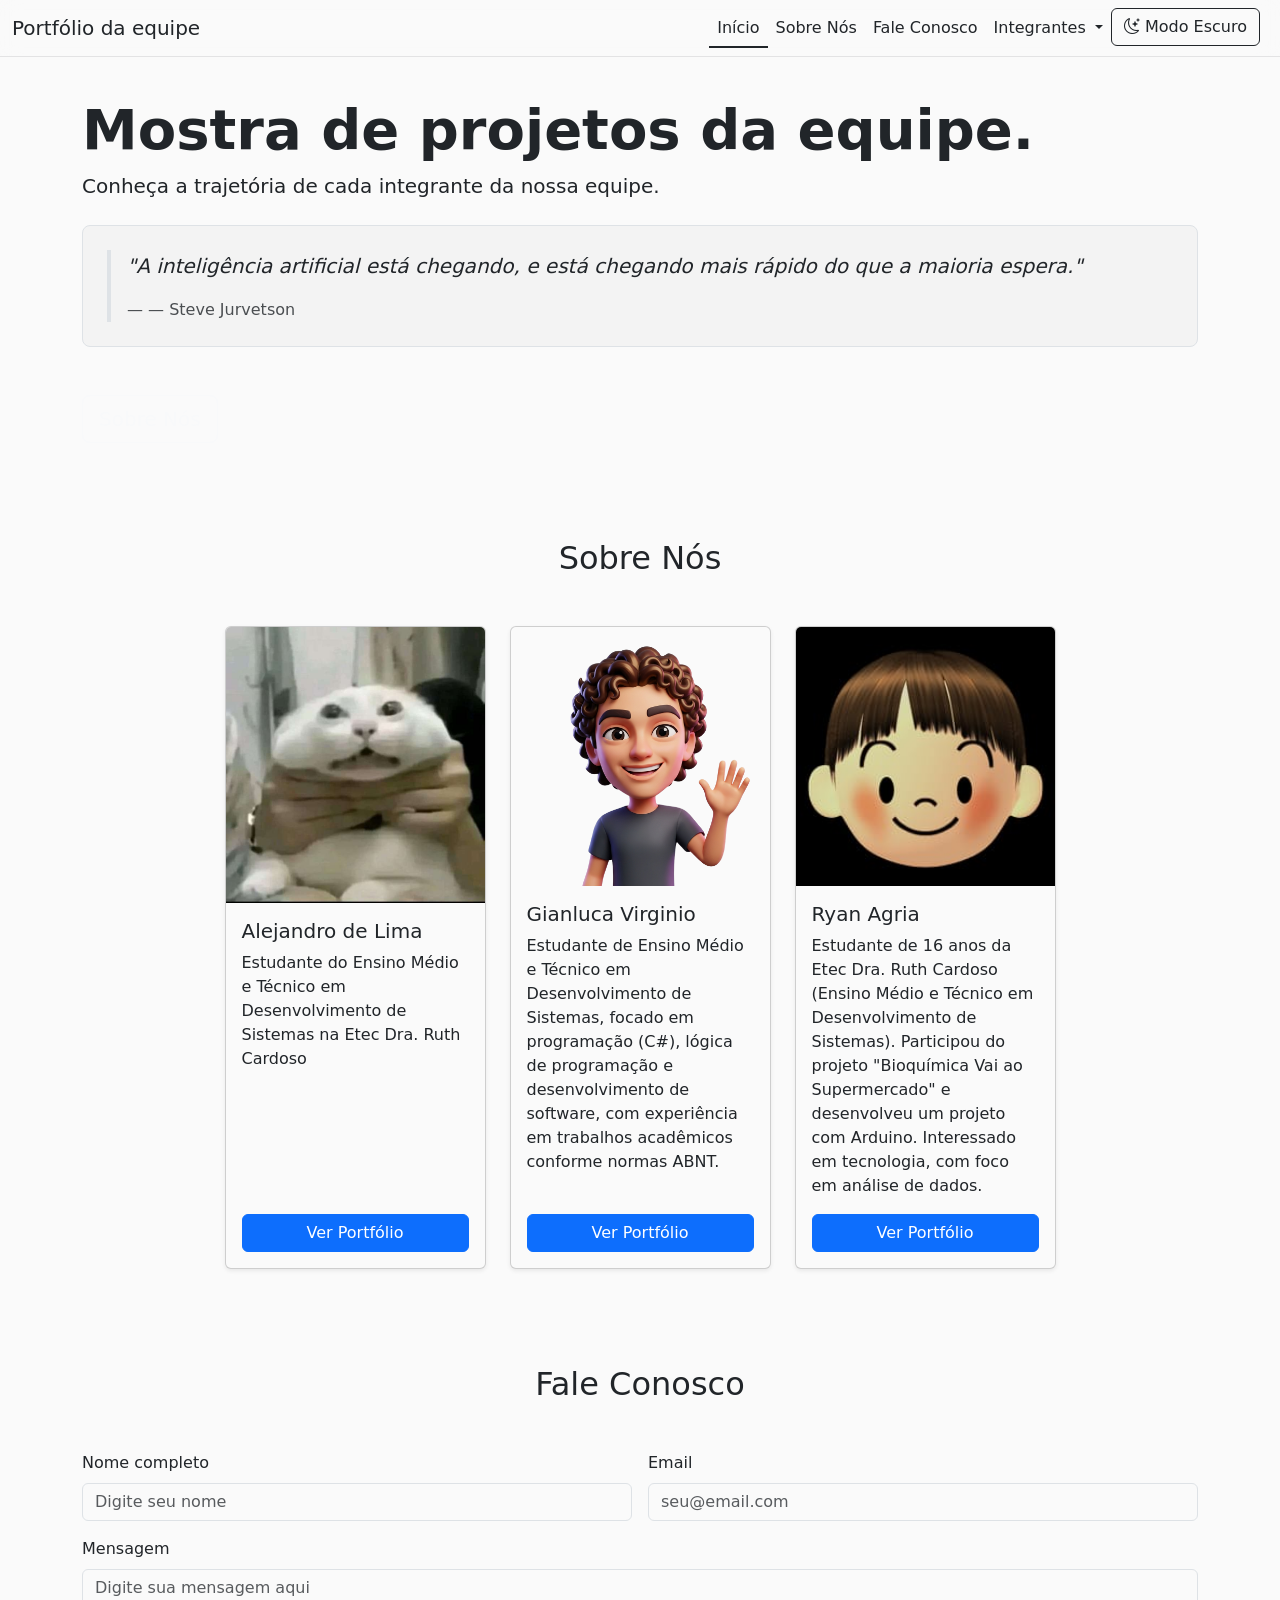
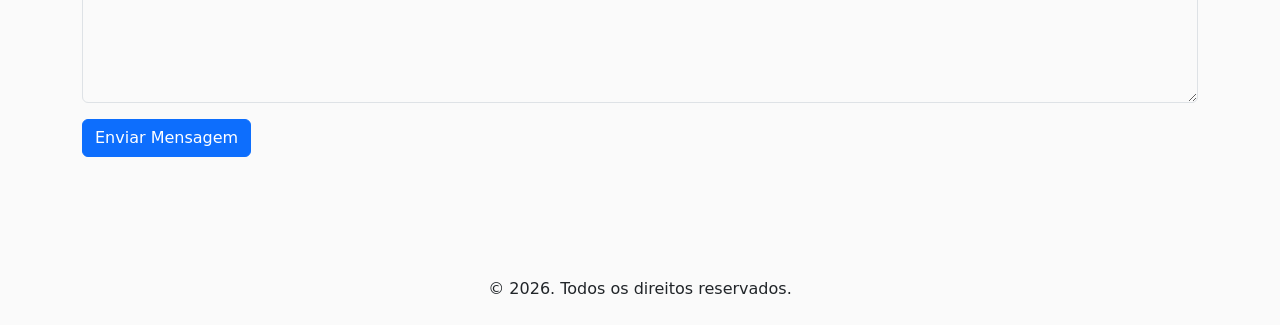
==== index.html @ 9e362496 "Add files via upload" ====
<!doctype html>
<html lang="pt-BR" data-bs-theme="light">
  <head>
    <meta charset="UTF-8" />
    <meta name="viewport" content="width=device-width, initial-scale=1.0" />
    <title>Portfólio da equipe - Início</title>
    <!-- Bootstrap CSS -->
    <link
      href="https://cdn.jsdelivr.net/npm/bootstrap@5.3.2/dist/css/bootstrap.min.css"
      rel="stylesheet"
    />
    <!-- Bootstrap Icons -->
    <link
      href="https://cdn.jsdelivr.net/npm/bootstrap-icons@1.10.0/font/bootstrap-icons.css"
      rel="stylesheet"
    />
    <!-- Custom CSS -->
    <link href="css/style.css" rel="stylesheet" />
    <!-- Favicon -->
    <link rel="icon" href="imgs/favicon.png" type="image/x-icon" />
    
  </head>
  <body>
    <!-- Navbar -->
    <nav class="navbar navbar-expand-lg fixed-top">
      <div class="container-fluid">
        <a class="navbar-brand" href="index.html">Portfólio da equipe</a>
        <button
          class="navbar-toggler"
          type="button"
          data-bs-toggle="collapse"
          data-bs-target="#navbarNav"
          aria-controls="navbarNav"
          aria-expanded="false"
          aria-label="Toggle navigation"
        >
          <span class="navbar-toggler-icon"></span>
        </button>
        <div class="collapse navbar-collapse" id="navbarNav">
          <ul class="navbar-nav ms-auto">
            <!-- Home page section links -->
            <li class="nav-item">
              <a class="nav-link active" aria-current="page" href="#introducao"
                >Início</a
              >
            </li>
            <li class="nav-item">
              <a class="nav-link" href="#sobre">Sobre Nós</a>
            </li>
            <li class="nav-item">
              <a class="nav-link" href="#contato">Fale Conosco</a>
            </li>
            <!-- Member page links dropdown -->
            <li class="nav-item dropdown">
              <a
                class="nav-link dropdown-toggle"
                href="#"
                id="navbarDropdown"
                role="button"
                data-bs-toggle="dropdown"
                aria-expanded="false"
              >
                Integrantes
              </a>
              <ul class="dropdown-menu" aria-labelledby="navbarDropdown">
                <li>
                  <a class="dropdown-item" href="membros/membro1.html"
                    >Alejandro de Lima</a
                  >
                </li>
                <li>
                  <a class="dropdown-item" href="membros/membro2.html"
                    >Gianluca Virginio</a
                  >
                </li>
                <li>
                  <a class="dropdown-item" href="membros/membro4.html"
                    >Ryan Agria</a
                  >
                </li>
              </ul>
            </li>
            <!-- Theme toggle -->
            <li class="nav-item">
              <button class="btn btn-outline-light me-2" id="theme-toggle">
                <i class="bi bi-moon-stars"></i> Modo Escuro
              </button>
            </li>
          </ul>
        </div>
      </div>
    </nav>

    <!-- Main Content -->
    <main class="pt-5 pb-5">
      <!-- Introduction Section -->
      <section id="introducao" class="py-5">
        <div class="container">
          <div class="row align-items-center">
            <div class="col-md-12">
              <h1 class="display-4 fw-bold">
                Mostra de projetos da equipe.
              </h1>
              <p class="lead">
                Conheça a trajetória de cada integrante da nossa equipe.
              </p>
              <div id="quote-box" class="mt-4">
                <blockquote class="blockquote">
                  <p class="mb-0"></p>
                  <footer class="blockquote-footer"></footer>
                </blockquote>
              </div>
              <a href="#sobre" class="btn btn-outline-light btn-lg mt-3"
                >Sobre Nós</a
              >
            </div>
          </div>
        </div>
      </section>

      <!-- About Us Section -->
      <section id="sobre" class="py-5">
        <div class="container">
          <h2 class="text-center mb-5">Sobre Nós</h2>
          <div class="row g-4 justify-content-center">
            <!-- Alejandro de Lima -->
            <div class="col-md-3">
              <div class="card h-100 shadow-sm">
                <img
                    src="imgs/iconAlejandro.png"
                  class="card-img-top"
                  alt="Avatar Alejandro de Lima"
                />
                <div class="card-body d-flex flex-column">
                  <h5 class="card-title">Alejandro de Lima</h5>
                  <p class="card-text flex-grow-1">
                    Estudante do Ensino Médio e Técnico em Desenvolvimento de Sistemas na Etec Dra. Ruth Cardoso
                  </p>
                  <a href="membros/membro1.html" class="btn btn-primary mt-auto"
                    >Ver Portfólio</a
                  >
                </div>
              </div>
            </div>
            <!-- Gianluca Virginio -->
            <div class="col-md-3">
              <div class="card h-100 shadow-sm">
                <img
                  src="imgs/iconGian.png"
                  class="card-img-top"
                  alt="Avatar Gianluca Virginio"
                />
                <div class="card-body d-flex flex-column">
                  <h5 class="card-title">Gianluca Virginio</h5>
                  <p class="card-text flex-grow-1">
                    Estudante de Ensino Médio e Técnico em Desenvolvimento de
                    Sistemas, focado em programação (C#), lógica de programação
                    e desenvolvimento de software, com experiência em trabalhos
                    acadêmicos conforme normas ABNT.
                  </p>
                  <a href="membros/membro2.html" class="btn btn-primary mt-auto"
                    >Ver Portfólio</a
                  >
                </div>
              </div>
            </div>
            <!-- Ryan Agria -->
            <div class="col-md-3">
              <div class="card h-100 shadow-sm">
                <img
                  src="imgs/iconRhyan.jpeg"
                  class="card-img-top"
                  alt="Avatar Ryan Agria"
                />
                <div class="card-body d-flex flex-column">
                  <h5 class="card-title">Ryan Agria</h5>
                  <p class="card-text flex-grow-1">
                    Estudante de 16 anos da Etec Dra. Ruth Cardoso (Ensino Médio
                    e Técnico em Desenvolvimento de Sistemas). Participou do
                    projeto "Bioquímica Vai ao Supermercado" e desenvolveu um
                    projeto com Arduino. Interessado em tecnologia, com foco em
                    análise de dados.
                  </p>
                  <a href="membros/membro4.html" class="btn btn-primary mt-auto"
                    >Ver Portfólio</a
                  >
                </div>
              </div>
            </div>
          </div>
        </div>
      </section>

      <!-- Contact Form Section -->
      <section id="contato" class="py-5">
        <div class="container">
          <h2 class="text-center mb-5">Fale Conosco</h2>
          <!-- Formspree endpoint: replace YOUR_FORM_ID with your actual Formspree form ID -->
          <form
            id="contactForm"
            action="https://formspree.io/f/xgojljqv"
            method="POST"
            class="row g-3 needs-validation"
          >
            <div class="col-md-6">
              <label for="nome" class="form-label">Nome completo</label>
              <input
                type="text"
                class="form-control"
                id="nome"
                placeholder="Digite seu nome"
                required
                name="name"
              />
              <div class="invalid-feedback">Por favor, digite seu nome.</div>
            </div>
            <div class="col-md-6">
              <label for="email" class="form-label">Email</label>
              <input
                type="email"
                class="form-control"
                id="email"
                placeholder="seu@email.com"
                required
                name="_replyto"
              />
              <div class="invalid-feedback">
                Por favor, digite um email válido.
              </div>
            </div>
            <div class="col-12">
              <label for="mensagem" class="form-label">Mensagem</label>
              <textarea
                class="form-control"
                id="mensagem"
                rows="5"
                placeholder="Digite sua mensagem aqui"
                required
                name="message"
              ></textarea>
              <div class="invalid-feedback">
                Por favor, digite uma mensagem.
              </div>
            </div>
            <div class="col-12">
              <button type="submit" class="btn btn-primary">
                Enviar Mensagem
              </button>
            </div>
          </form>
        </div>
      </section>
    </main>

    <!-- Footer -->
    <footer class="pt-4 pb-4">
      <div class="container text-center">
        <p class="mb-0">&copy; 2026. Todos os direitos reservados.</p>
      </div>
    </footer>

    <!-- Bootstrap Bundle JS (includes Popper) -->
    <script src="https://cdn.jsdelivr.net/npm/bootstrap@5.3.2/dist/js/bootstrap.bundle.min.js"></script>
    <!-- Custom JS -->
    <script src="js/main.js"></script>
  </body>
</html>
---- css/style.css ----
/* Custom Styles for IA Mostra - MINIMAL THEMING (only color variables) */

/* ==== COLOR VARIABLES OVERRIDE ==== */
:root {
  /* Light mode - soft and easy on the eyes */
  --bs-body-bg: #fafafa; /* Soft white background */
  --bs-body-color: #212529; /* Dark gray for primary text */
  --bs-primary: #0d6efd; /* Bootstrap blue */
  --bs-border-color: #dee2e6; /* Light gray for borders */
  --bs-body-bg-rgb: 250, 250, 250;
  --bs-body-color-rgb: 33, 37, 41;
}

/* Dark mode - soft dark (not pure black) */
[data-bs-theme="dark"] {
  --bs-body-bg: #121212; /* Very dark gray background */
  --bs-body-color: #e0e0e0; /* Light gray for primary text */
  --bs-primary: #0d6efd; /* Keep blue for primary (works on dark bg) */
  --bs-border-color: #333333; /* Darker gray for borders */
  --bs-body-bg-rgb: 18, 18, 18;
  --bs-body-color-rgb: 224, 224, 224;
}

/* Navbar with backdrop blur for better visibility */
.navbar {
  background: rgba(var(--bs-body-bg-rgb), 0.7) !important;
  backdrop-filter: blur(10px) !important;
  -webkit-backdrop-filter: blur(10px) !important;
  border-bottom: 1px solid rgba(var(--bs-body-color-rgb), 0.1) !important;
}

/* Navbar brand and text colors */
.navbar-brand,
.navbar-nav .nav-link {
  color: var(--bs-body-color) !important;
}

/* Navbar toggler button */
.navbar-toggler {
  border-color: rgba(var(--bs-body-color-rgb), 0.5);
}

.navbar-toggler-icon {
  background-image: url("data:image/svg+xml,%3csvg xmlns='http://www.w3.org/2000/svg' viewBox='0 0 30 30'%3e%3cpath stroke='rgba(33,37,41,0.8)' stroke-linecap='round' stroke-miterlimit='10' stroke-width='2' d='M4 7h22M4 15h22M4 23h22'/%3e%3c/svg%3e");
  width: 1.5em;
  height: 1.5em;
}

[data-bs-theme="dark"] .navbar-toggler-icon {
  background-image: url("data:image/svg+xml,%3csvg xmlns='http://www.w3.org/2000/svg' viewBox='0 0 30 30'%3e%3cpath stroke='rgba(224,224,224,0.8)' stroke-linecap='round' stroke-miterlimit='10' stroke-width='2' d='M4 7h22M4 15h22M4 23h22'/%3e%3c/svg%3e");
}

/* ==== MINIMAL CUSTOM STYLES (spacing left to Bootstrap) ==== */

/* Active link indicator in navbar */
.navbar-nav .nav-link.active,
.navbar-nav .nav-link.show {
  position: relative;
}
.navbar-nav .nav-link.active::after,
.navbar-nav .nav-link.show::after {
  content: "";
  position: absolute;
  bottom: 0;
  left: 0;
  width: 100%;
  height: 2px;
  background-color: var(--bs-body-color);
}

/* Quote box styling (custom component) */
#quote-box {
  background-color: rgba(var(--bs-body-color-rgb), 0.03);
  border: 1px solid var(--bs-border-color);
  border-radius: 0.5rem;
  padding: 1.5rem;
  margin: 2rem 0;
}
#quote-box blockquote {
  margin: 0;
  padding-left: 1rem;
  border-left: 4px solid var(--bs-border-color);
}
#quote-box blockquote p {
  font-size: 1.25rem;
  font-style: italic;
  color: var(--bs-body-color);
  line-height: 1.6;
  margin: 0;
}
#quote-box blockquote footer {
  margin-top: 1rem;
  font-size: 1rem;
  color: var(--bs-body-color);
  opacity: 0.8;
}

/* Card hover enhancement (optional) */
.card {
  transition:
    transform 0.2s ease-in-out,
    box-shadow 0.2s ease-in-out;
}
.card:hover {
  transform: translateY(-3px);
  box-shadow: 0 0.5rem 1rem rgba(0, 0, 0, 0.15);
}

/* Form validation feedback colors (Bootstrap already handles this via variables,
   but ensuring we don't override unnecessarily) */
.is-invalid {
  border-color: #dc3545 !important;
}
.is-valid {
  border-color: #198754 !important;
}

/* Footer link styling */
footer a {
  color: var(--bs-body-color);
  text-decoration: none;
  margin: 0 0.5rem;
  transition: opacity 0.2s;
}
footer a:hover {
  opacity: 0.75;
  text-decoration: underline;
}

/* Theme-adaptive outline button */
.btn-outline-theme {
  --bs-btn-color: var(--bs-body-color);
  --bs-btn-bg: transparent;
  --bs-btn-border-color: var(--bs-body-color);
  --bs-btn-hover-color: var(--bs-body-color);
  --bs-btn-hover-bg: var(--bs-body-bg);
  --bs-btn-hover-border-color: var(--bs-body-color);
  --bs-btn-focus-shadow-rgb: var(--bs-body-color-rgb);
  --bs-btn-active-color: var(--bs-btn-hover-color);
  --bs-btn-active-bg: var(--bs-btn-hover-bg);
  --bs-btn-active-border-color: var(--bs-btn-hover-border-color);
  --bs-btn-disabled-color: var(--bs-btn-color);
  --bs-btn-disabled-bg: transparent;
  --bs-btn-disabled-border-color: var(--bs-btn-color);
  --bs-gradient: none;
}

/* Responsive tweaks (only if needed) */
@media (max-width: 576px) {
  .display-4 {
    font-size: 2rem;
  }
  #sobre h2,
  .member-title {
    font-size: 1.75rem;
  }
}

/* Carousel custom styles */
.carousel-container {
  position: relative;
  overflow: hidden;
  width: 100%;
  max-width: 1100px;
  margin: 0 auto;
  padding: 0 60px; /* Dá espaço para as setas não cobrirem o conteúdo */
  box-sizing: border-box;
}

.carousel-btn {
  position: absolute;
  top: 50%;
  transform: translateY(-50%);
  background: rgba(var(--bs-body-color-rgb), 0.1);
  backdrop-filter: blur(5px);
  color: var(--bs-body-color);
  border: 1px solid rgba(var(--bs-body-color-rgb), 0.2);
  cursor: pointer;
  z-index: 10;
  border-radius: 50%;
  width: 45px;
  height: 45px;
  display: flex;
  align-items: center;
  justify-content: center;
  font-size: 1.2rem;
  transition: all 0.3s ease;
}

.carousel-btn.prev {
  left: 10px;
}
.carousel-btn.next {
  right: 10px;
}
.carousel-btn:hover {
  background: rgba(var(--bs-body-color-rgb), 0.2);
  transform: translateY(-50%) scale(1.05); /* Mantém o alinhamento vertical no hover */
}

.carousel-track {
  position: relative;
  display: grid;
  width: 100%;
}

.slide {
  grid-area: 1 / 1; /* Faz todos os slides ocuparem o mesmo espaço de grid */
  opacity: 0;
  visibility: hidden;
  transition:
    opacity 0.5s ease-in-out,
    visibility 0.5s;
  width: 100%;
}

.slide.active {
  opacity: 1;
  visibility: visible;
}

/* Força a Row do Bootstrap a ocupar 100% da largura útil */
.slide .row {
  width: 100%;
  margin: 0;
}

/* Reseta o comportamento absoluto padrão do Bootstrap para a legenda */
.slide .carousel-caption {
  position: static; /* Remove o absolute do Bootstrap */
  text-align: left;
  padding: 0;
  max-width: 100%;
  color: var(--bs-body-color);
  background-color: rgba(var(--bs-body-bg-rgb), 0.5); /* Fundo semi-transparente para legibilidade */
  border-radius: 0.5rem;
  padding: 1rem;
}

.slide .carousel-caption h5 {
  margin-top: 0;
  font-size: 1.75rem;
  font-weight: 600;
  margin-bottom: 15px;
}

.slide .carousel-caption p {
  margin-bottom: 20px;
  color: rgba(var(--bs-body-color-rgb), 0.8);
}

/* Garante que a imagem se ajuste à coluna sem quebrar o grid */
.slide img {
  width: 100%;
  max-height: 380px;
  object-fit: cover;
  border-radius: 8px;
  box-shadow: 0 8px 24px rgba(0, 0, 0, 0.4);
}

/* Indicadores na parte inferior */
.carousel-indicators {
  position: absolute;
  bottom: -30px; /* Joga os pontos um pouco para baixo para não sobrepor o conteúdo */
  left: 50%;
  transform: translateX(-50%);
  display: flex;
  gap: 8px;
  z-index: 2;
  margin: 0;
  padding: 0;
}

.carousel-indicators button {
  width: 10px;
  height: 10px;
  background: rgba(var(--bs-body-color-rgb), 0.3);
  border: none;
  border-radius: 50%;
  cursor: pointer;
  transition: all 0.3s ease;
}

.carousel-indicators button.active {
  background: rgba(var(--bs-body-color-rgb), 0.7);
  transform: scale(1.2);
}

/* Ajustes Responsivos */
@media (max-width: 768px) {
  .carousel-container {
    padding: 0 40px;
  }
  .slide .carousel-caption {
    text-align: center;
    margin-top: 20px;
  }
  .slide img {
    max-height: 250px;
  }
  .carousel-indicators {
    bottom: -25px;
  }
}

/* Additional responsive improvements */
@media (max-width: 992px) {
  /* Member header - stack image and text on smaller screens */
  section.py-5.mb-5 .row {
    flex-direction: column;
    text-align: center;
  }

  section.py-5.mb-5 .col-md-4,
  section.py-5.mb-5 .col-md-8 {
    width: 100%;
    max-width: 100%;
    flex: 0 0 100%;
  }

  section.py-5.mb-5 .col-md-4 {
    margin-bottom: 2rem;
  }

  /* About section cards - full width on smaller screens */
  #sobre .col-md-3 {
    width: 100%;
    flex: 0 0 100%;
    margin-bottom: 2rem;
  }

  /* Contact form - full width inputs on mobile */
  #contato .col-md-6 {
    width: 100%;
    flex: 0 0 100%;
    margin-bottom: 1.5rem;
  }

  /* Reduce padding on sections for mobile */
  .py-5 {
    padding-top: 3rem !important;
    padding-bottom: 3rem !important;
  }

  /* Adjust heading sizes for mobile */
  .display-4 {
    font-size: 2.5rem;
  }

  h1.member-title {
    font-size: 2rem;
  }

  h2 {
    font-size: 1.75rem;
  }
}

@media (max-width: 768px) {
  /* Further adjustments for very small screens */
  .display-4 {
    font-size: 2rem;
  }

  h1.member-title {
    font-size: 1.75rem;
  }

  h2 {
    font-size: 1.5rem;
  }

  /* Navbar adjustments */
  .navbar-brand {
    font-size: 1.25rem;
  }

  /* Reduce carousel padding on very small screens */
  .carousel-container {
    padding: 0 15px;
  }

  /* Make card images full width */
  .card-img-top {
    width: 100%;
    height: auto;
  }
}

@media (max-width: 576px) {
  .display-4 {
    font-size: 1.75rem;
  }

  #sobre h2,
  .member-title {
    font-size: 1.5rem;
  }

  /* Even more compact layout */
  .py-5 {
    padding-top: 2rem !important;
    padding-bottom: 2rem !important;
  }

  /* Quote box adjustments */
  #quote-box {
    padding: 1rem;
    margin: 1.5rem 0;
  }

  #quote-box blockquote p {
    font-size: 1.1rem;
  }

  /* Button sizes */
  .btn-lg {
    padding: 0.5rem 1rem;
    font-size: 0.875rem;
  }
}
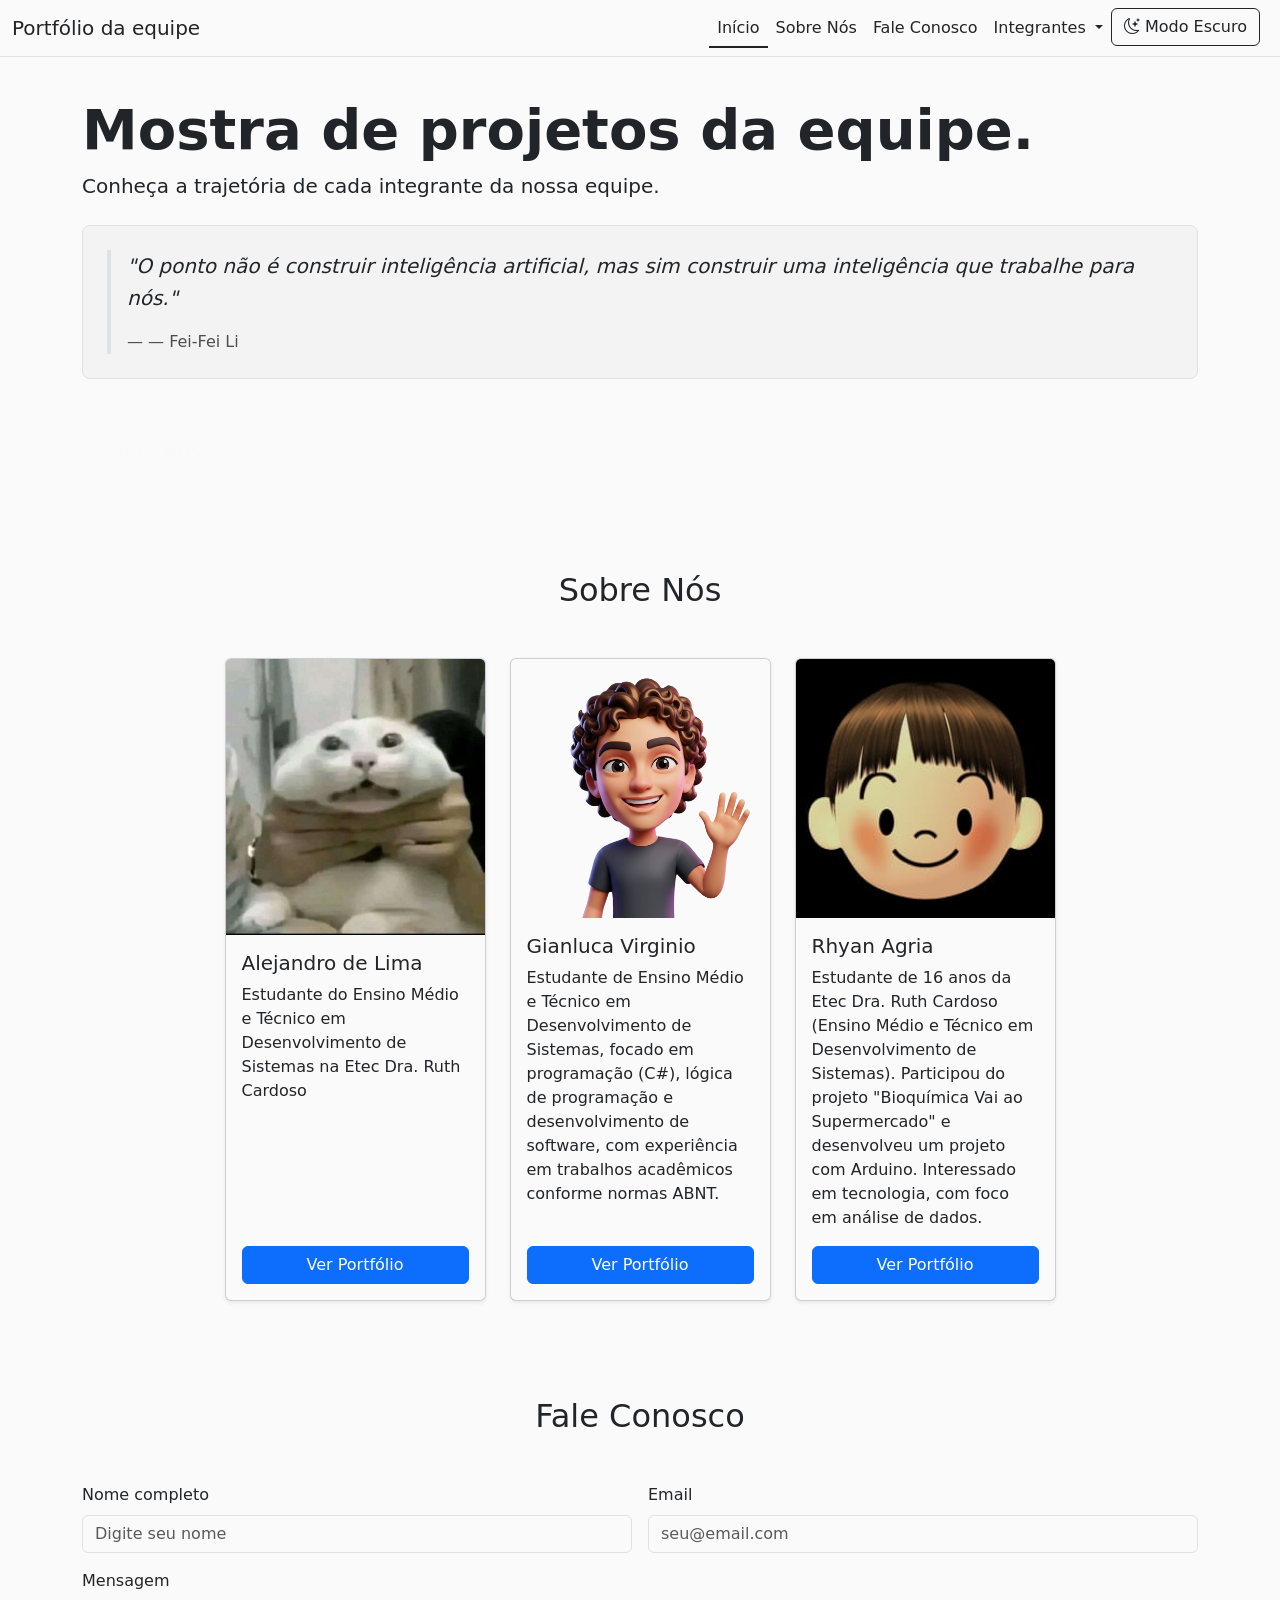
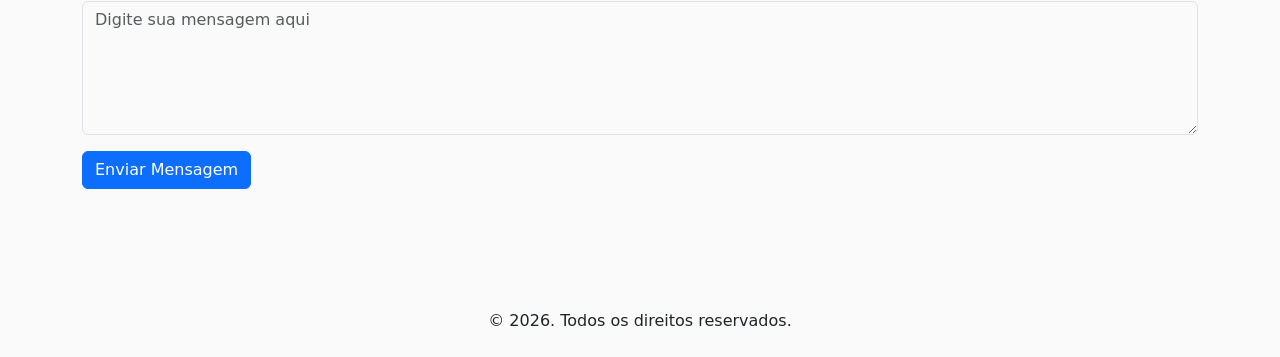
==== commit 1bf053c2: "Add files via upload" ====
--- a/index.html
+++ b/index.html
@@ -75,7 +75,7 @@
                 </li>
                 <li>
                   <a class="dropdown-item" href="membros/membro4.html"
-                    >Ryan Agria</a
+                    >Rhyan Agria</a
                   >
                 </li>
               </ul>
@@ -164,16 +164,16 @@
                 </div>
               </div>
             </div>
-            <!-- Ryan Agria -->
+            <!-- Rhyan Agria -->
             <div class="col-md-3">
               <div class="card h-100 shadow-sm">
                 <img
                   src="imgs/iconRhyan.jpeg"
                   class="card-img-top"
-                  alt="Avatar Ryan Agria"
+                  alt="Avatar Rhyan Agria"
                 />
                 <div class="card-body d-flex flex-column">
-                  <h5 class="card-title">Ryan Agria</h5>
+                  <h5 class="card-title">Rhyan Agria</h5>
                   <p class="card-text flex-grow-1">
                     Estudante de 16 anos da Etec Dra. Ruth Cardoso (Ensino Médio
                     e Técnico em Desenvolvimento de Sistemas). Participou do
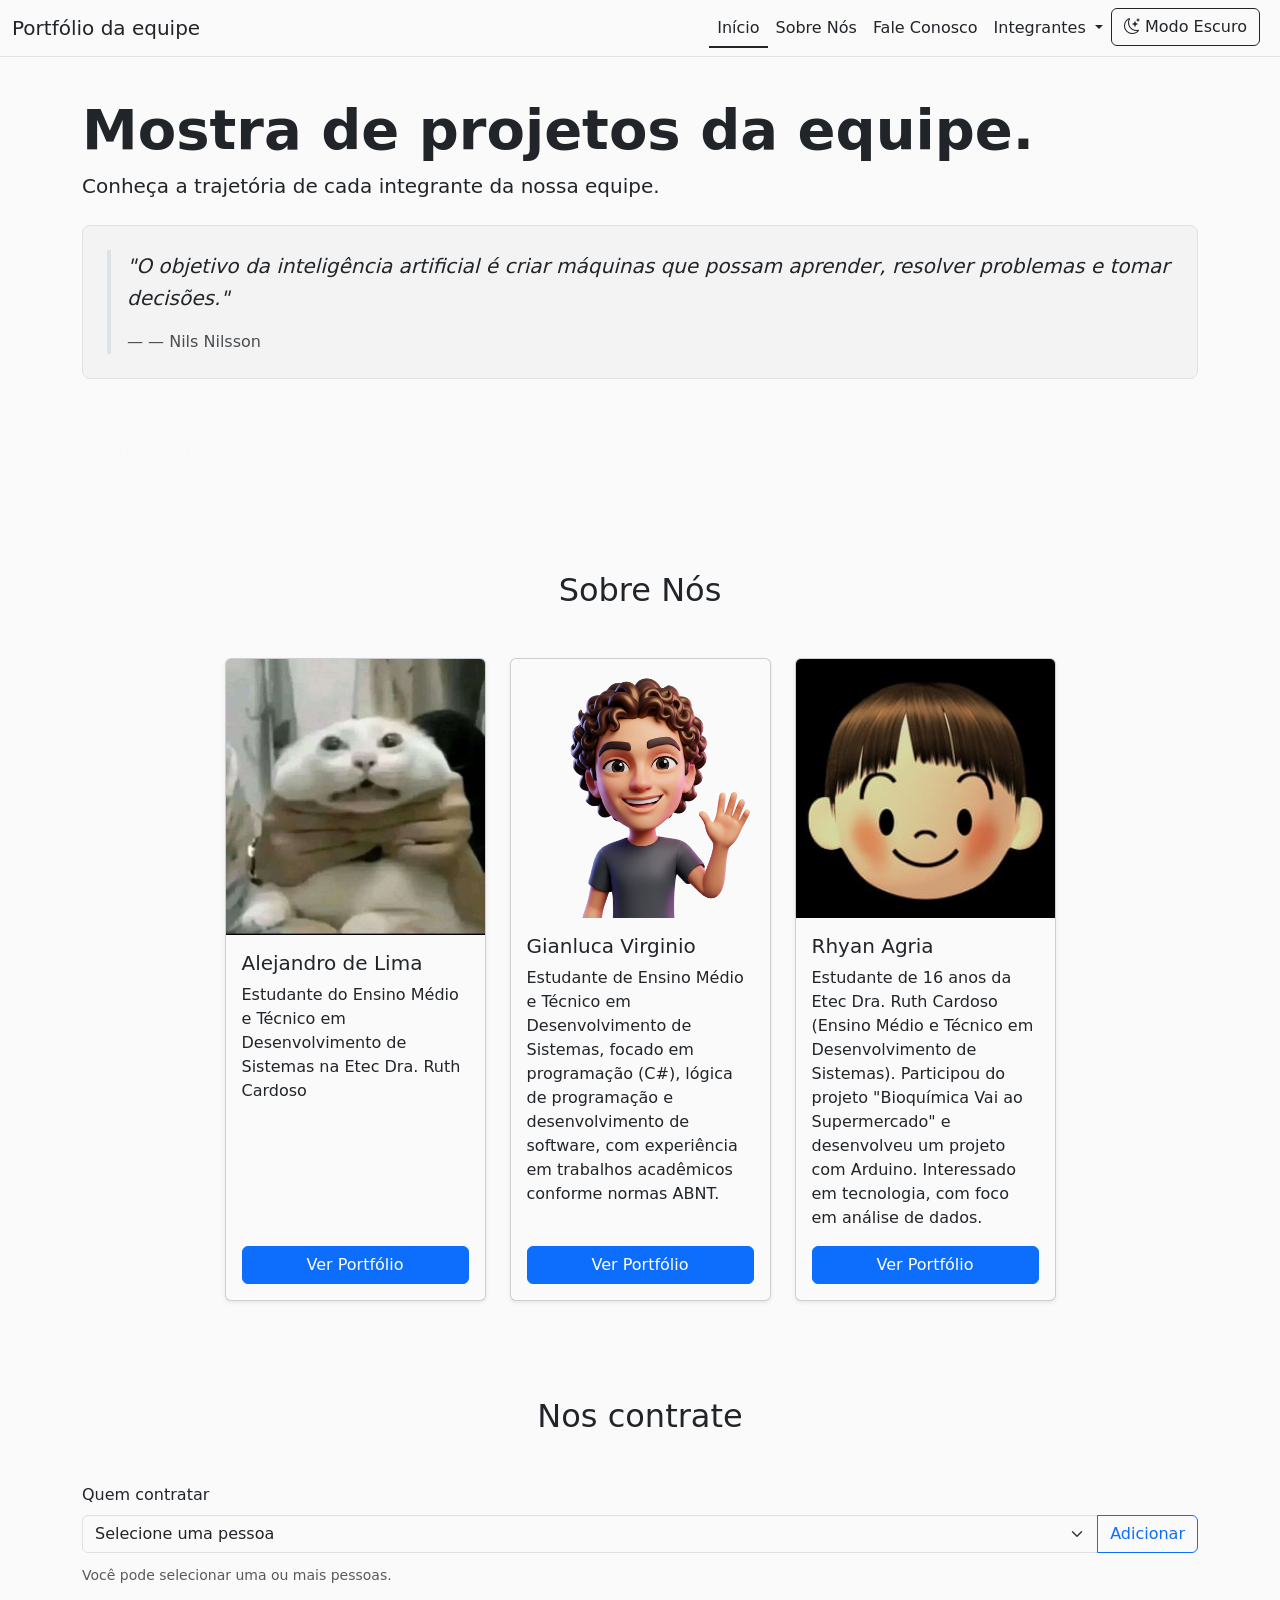
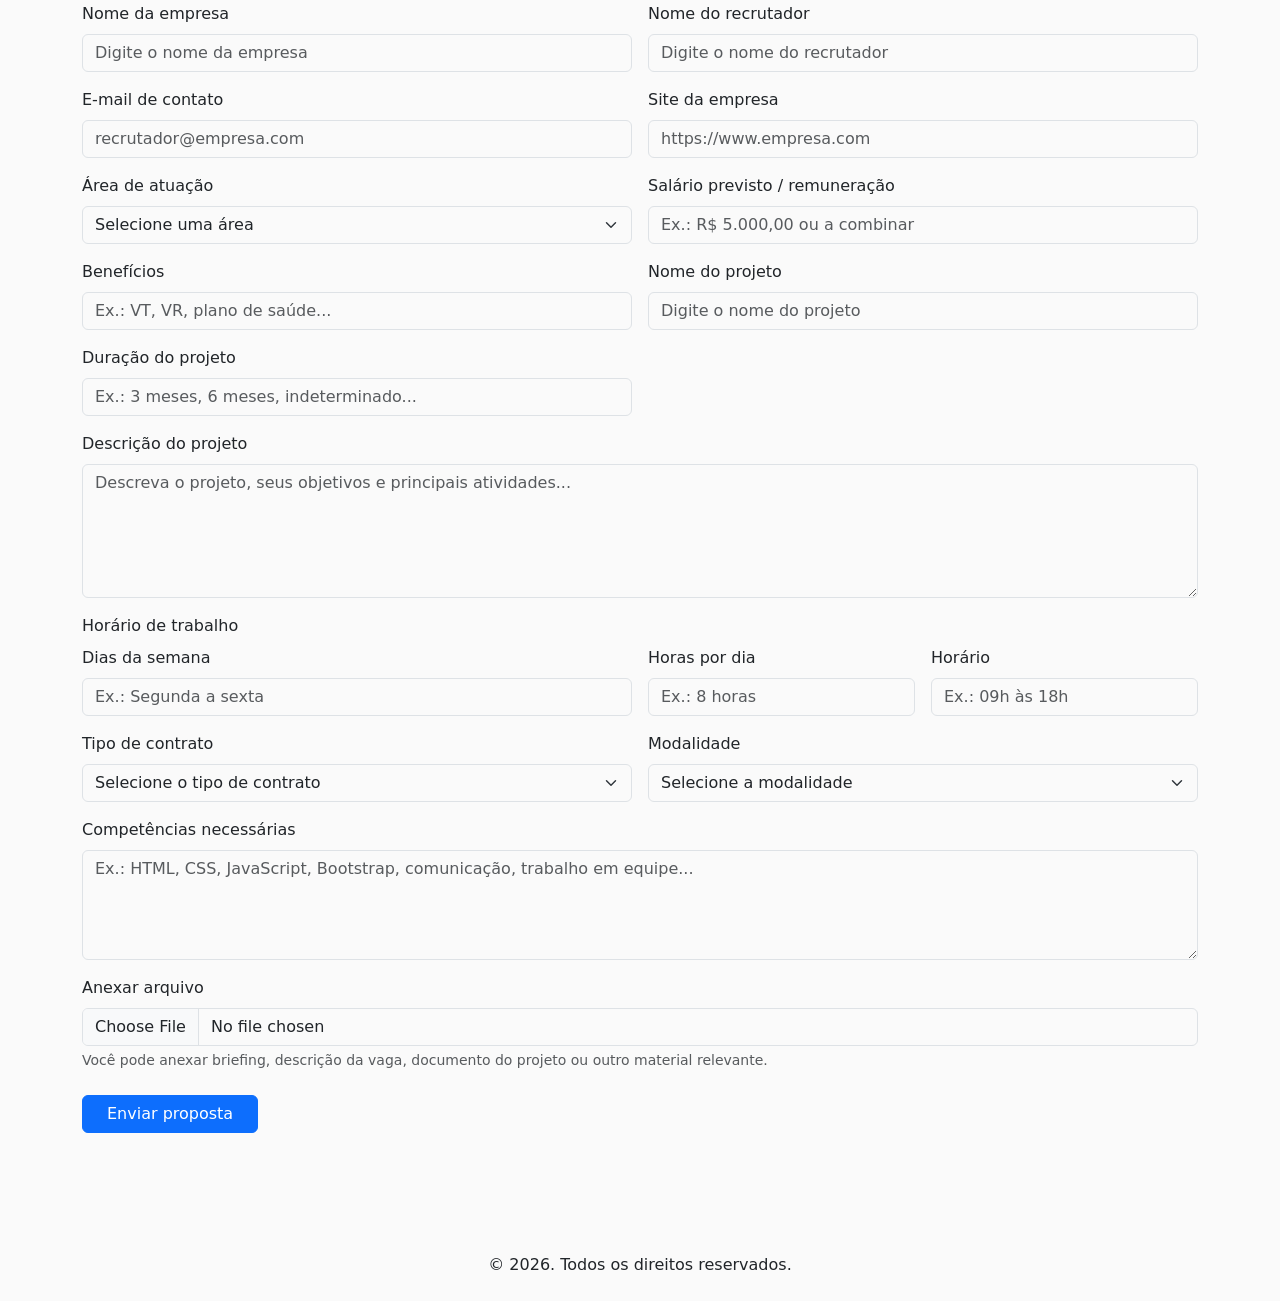
==== commit a53e1da7: "feat: Novos campos de contato" ====
--- a/index.html
+++ b/index.html
@@ -191,11 +191,10 @@
         </div>
       </section>
 
-      <!-- Contact Form Section -->
+      <!-- Contact Form Section 
       <section id="contato" class="py-5">
         <div class="container">
           <h2 class="text-center mb-5">Fale Conosco</h2>
-          <!-- Formspree endpoint: replace YOUR_FORM_ID with your actual Formspree form ID -->
           <form
             id="contactForm"
             action="https://formspree.io/f/xgojljqv"
@@ -250,6 +249,470 @@
           </form>
         </div>
       </section>
+      -->
+
+     <section id="contato" class="py-5">
+  <div class="container">
+    <h2 class="text-center mb-5">Nos contrate</h2>
+
+    <form
+      id="contactForm"
+      action="https://formspree.io/f/xgojljqv"
+      method="POST"
+      enctype="multipart/form-data"
+      class="row g-3 needs-validation"
+      novalidate
+    >
+
+      <!-- QUEM CONTRATAR -->
+      <div class="col-12">
+        <label class="form-label">
+          Quem contratar
+        </label>
+
+        <div class="input-group mb-2">
+          <select
+            class="form-select"
+            id="quemContratar"
+          >
+            <option value="">Selecione uma pessoa</option>
+            <option value="Alejandro de Lima">Alejandro de Lima</option>
+            <option value="Gianluca Virginio">Gianluca Virginio</option>
+            <option value="Rhyan Agria">Rhyan Agria</option>
+          </select>
+
+          <button
+            type="button"
+            class="btn btn-outline-primary"
+            id="adicionarPessoa"
+          >
+            Adicionar
+          </button>
+        </div>
+
+        <!-- Pessoas selecionadas -->
+        <div
+          id="pessoasSelecionadas"
+          class="d-flex flex-wrap gap-2 mt-2"
+        ></div>
+
+        <!-- Campo enviado para o Formspree -->
+        <input
+          type="hidden"
+          name="quem_contratar"
+          id="quemContratarInput"
+        />
+
+        <div class="form-text">
+          Você pode selecionar uma ou mais pessoas.
+        </div>
+      </div>
+
+
+      <!-- EMPRESA -->
+      <div class="col-md-6">
+        <label for="nomeEmpresa" class="form-label">
+          Nome da empresa
+        </label>
+
+        <input
+          type="text"
+          class="form-control"
+          id="nomeEmpresa"
+          name="nome_empresa"
+          placeholder="Digite o nome da empresa"
+          required
+        />
+
+        <div class="invalid-feedback">
+          Por favor, informe o nome da empresa.
+        </div>
+      </div>
+
+
+      <!-- RECRUTADOR -->
+      <div class="col-md-6">
+        <label for="nomeRecrutador" class="form-label">
+          Nome do recrutador
+        </label>
+
+        <input
+          type="text"
+          class="form-control"
+          id="nomeRecrutador"
+          name="nome_recrutador"
+          placeholder="Digite o nome do recrutador"
+          required
+        />
+
+        <div class="invalid-feedback">
+          Por favor, informe o nome do recrutador.
+        </div>
+      </div>
+
+
+      <!-- EMAIL -->
+      <div class="col-md-6">
+        <label for="emailContato" class="form-label">
+          E-mail de contato
+        </label>
+
+        <input
+          type="email"
+          class="form-control"
+          id="emailContato"
+          name="_replyto"
+          placeholder="recrutador@empresa.com"
+          required
+        />
+
+        <div class="invalid-feedback">
+          Por favor, digite um e-mail válido.
+        </div>
+      </div>
+
+
+      <!-- SITE -->
+      <div class="col-md-6">
+        <label for="siteEmpresa" class="form-label">
+          Site da empresa
+        </label>
+
+        <input
+          type="url"
+          class="form-control"
+          id="siteEmpresa"
+          name="site_empresa"
+          placeholder="https://www.empresa.com"
+        />
+
+        <div class="invalid-feedback">
+          Digite uma URL válida.
+        </div>
+      </div>
+
+
+      <!-- ÁREA DE ATUAÇÃO -->
+      <div class="col-md-6">
+        <label for="areaAtuacao" class="form-label">
+          Área de atuação
+        </label>
+
+        <select
+          class="form-select"
+          id="areaAtuacao"
+          name="area_atuacao"
+          required
+        >
+          <option value="" selected disabled>
+            Selecione uma área
+          </option>
+          <option value="Tecnologia">Tecnologia</option>
+          <option value="Design">Design</option>
+          <option value="Marketing">Marketing</option>
+          <option value="Administrativo">Administrativo</option>
+          <option value="Financeiro">Financeiro</option>
+          <option value="Recursos Humanos">Recursos Humanos</option>
+          <option value="Comercial">Comercial</option>
+          <option value="Engenharia">Engenharia</option>
+          <option value="Outro">Outro</option>
+        </select>
+
+        <div class="invalid-feedback">
+          Selecione uma área de atuação.
+        </div>
+      </div>
+
+
+      <!-- CARGO -->
+      <div class="col-md-6 d-none" id="cargoContainer">
+        <label for="cargo" class="form-label">
+          Cargo
+        </label>
+
+        <input
+          type="text"
+          class="form-control"
+          id="cargo"
+          name="cargo"
+          placeholder="Digite o cargo"
+        />
+
+        <div class="invalid-feedback">
+          Informe o cargo.
+        </div>
+      </div>
+
+
+      <!-- SALÁRIO -->
+      <div class="col-md-6">
+        <label for="remuneracao" class="form-label">
+          Salário previsto / remuneração
+        </label>
+
+        <input
+          type="text"
+          class="form-control"
+          id="remuneracao"
+          name="remuneracao"
+          placeholder="Ex.: R$ 5.000,00 ou a combinar"
+        />
+      </div>
+
+
+      <!-- BENEFÍCIOS -->
+      <div class="col-md-6">
+        <label for="beneficios" class="form-label">
+          Benefícios
+        </label>
+
+        <input
+          type="text"
+          class="form-control"
+          id="beneficios"
+          name="beneficios"
+          placeholder="Ex.: VT, VR, plano de saúde..."
+        />
+      </div>
+
+
+      <!-- NOME DO PROJETO -->
+      <div class="col-md-6">
+        <label for="nomeProjeto" class="form-label">
+          Nome do projeto
+        </label>
+
+        <input
+          type="text"
+          class="form-control"
+          id="nomeProjeto"
+          name="nome_projeto"
+          placeholder="Digite o nome do projeto"
+        />
+      </div>
+
+
+      <!-- DURAÇÃO -->
+      <div class="col-md-6">
+        <label for="duracaoProjeto" class="form-label">
+          Duração do projeto
+        </label>
+
+        <input
+          type="text"
+          class="form-control"
+          id="duracaoProjeto"
+          name="duracao_projeto"
+          placeholder="Ex.: 3 meses, 6 meses, indeterminado..."
+        />
+      </div>
+
+
+      <!-- DESCRIÇÃO DO PROJETO -->
+      <div class="col-12">
+        <label for="descricaoProjeto" class="form-label">
+          Descrição do projeto
+        </label>
+
+        <textarea
+          class="form-control"
+          id="descricaoProjeto"
+          name="descricao_projeto"
+          rows="5"
+          placeholder="Descreva o projeto, seus objetivos e principais atividades..."
+          required
+        ></textarea>
+
+        <div class="invalid-feedback">
+          Por favor, descreva o projeto.
+        </div>
+      </div>
+
+
+      <!-- HORÁRIO DE TRABALHO -->
+      <div class="col-12">
+        <label class="form-label">
+          Horário de trabalho
+        </label>
+
+        <div class="row g-3">
+
+          <div class="col-md-6">
+            <label for="diasTrabalho" class="form-label">
+              Dias da semana
+            </label>
+
+            <input
+              type="text"
+              class="form-control"
+              id="diasTrabalho"
+              name="dias_trabalho"
+              placeholder="Ex.: Segunda a sexta"
+            />
+          </div>
+
+          <div class="col-md-3">
+            <label for="horasDia" class="form-label">
+              Horas por dia
+            </label>
+
+            <input
+              type="text"
+              class="form-control"
+              id="horasDia"
+              name="horas_por_dia"
+              placeholder="Ex.: 8 horas"
+            />
+          </div>
+
+          <div class="col-md-3">
+            <label for="horario" class="form-label">
+              Horário
+            </label>
+
+            <input
+              type="text"
+              class="form-control"
+              id="horario"
+              name="horario"
+              placeholder="Ex.: 09h às 18h"
+            />
+          </div>
+
+        </div>
+      </div>
+
+
+      <!-- TIPO DE CONTRATO -->
+      <div class="col-md-6">
+        <label for="tipoContrato" class="form-label">
+          Tipo de contrato
+        </label>
+
+        <select
+          class="form-select"
+          id="tipoContrato"
+          name="tipo_contrato"
+          required
+        >
+          <option value="" selected disabled>
+            Selecione o tipo de contrato
+          </option>
+          <option value="CLT">CLT</option>
+          <option value="PJ">PJ</option>
+          <option value="Freelancer">Freelancer</option>
+          <option value="Estágio">Estágio</option>
+          <option value="Temporário">Temporário</option>
+          <option value="Outro">Outro</option>
+        </select>
+
+        <div class="invalid-feedback">
+          Selecione o tipo de contrato.
+        </div>
+      </div>
+
+
+      <!-- MODALIDADE -->
+      <div class="col-md-6">
+        <label for="modalidade" class="form-label">
+          Modalidade
+        </label>
+
+        <select
+          class="form-select"
+          id="modalidade"
+          name="modalidade"
+          required
+        >
+          <option value="" selected disabled>
+            Selecione a modalidade
+          </option>
+          <option value="Remoto">Remoto</option>
+          <option value="Presencial">Presencial</option>
+          <option value="Híbrido">Híbrido</option>
+        </select>
+
+        <div class="invalid-feedback">
+          Selecione a modalidade.
+        </div>
+      </div>
+
+
+      <!-- LOCAL -->
+      <div class="col-12 d-none" id="localContainer">
+        <label for="localTrabalho" class="form-label">
+          Local de trabalho
+        </label>
+
+        <input
+          type="text"
+          class="form-control"
+          id="localTrabalho"
+          name="local_trabalho"
+          placeholder="Ex.: São Paulo - SP"
+        />
+
+        <div class="form-text">
+          Informe o endereço, cidade ou região do trabalho presencial/híbrido.
+        </div>
+      </div>
+
+
+      <!-- COMPETÊNCIAS -->
+      <div class="col-12">
+        <label for="competencias" class="form-label">
+          Competências necessárias
+        </label>
+
+        <textarea
+          class="form-control"
+          id="competencias"
+          name="competencias"
+          rows="4"
+          placeholder="Ex.: HTML, CSS, JavaScript, Bootstrap, comunicação, trabalho em equipe..."
+          required
+        ></textarea>
+
+        <div class="invalid-feedback">
+          Informe as competências necessárias.
+        </div>
+      </div>
+
+
+      <!-- ANEXO -->
+      <div class="col-12">
+        <label for="arquivo" class="form-label">
+          Anexar arquivo
+        </label>
+
+        <input
+          type="file"
+          class="form-control"
+          id="arquivo"
+          name="arquivo"
+          accept=".pdf,.doc,.docx,.png,.jpg,.jpeg"
+        />
+
+        <div class="form-text">
+          Você pode anexar briefing, descrição da vaga, documento do projeto
+          ou outro material relevante.
+        </div>
+      </div>
+
+
+      <!-- BOTÃO -->
+      <div class="col-12 mt-4">
+        <button
+          type="submit"
+          class="btn btn-primary px-4"
+        >
+          Enviar proposta
+        </button>
+      </div>
+
+    </form>
+  </div>
+</section>
     </main>
 
     <!-- Footer -->
@@ -259,6 +722,8 @@
       </div>
     </footer>
 
+    <!-- Formulario -->
+    <script src="./js/forms.js"></script>
     <!-- Bootstrap Bundle JS (includes Popper) -->
     <script src="https://cdn.jsdelivr.net/npm/bootstrap@5.3.2/dist/js/bootstrap.bundle.min.js"></script>
     <!-- Custom JS -->
